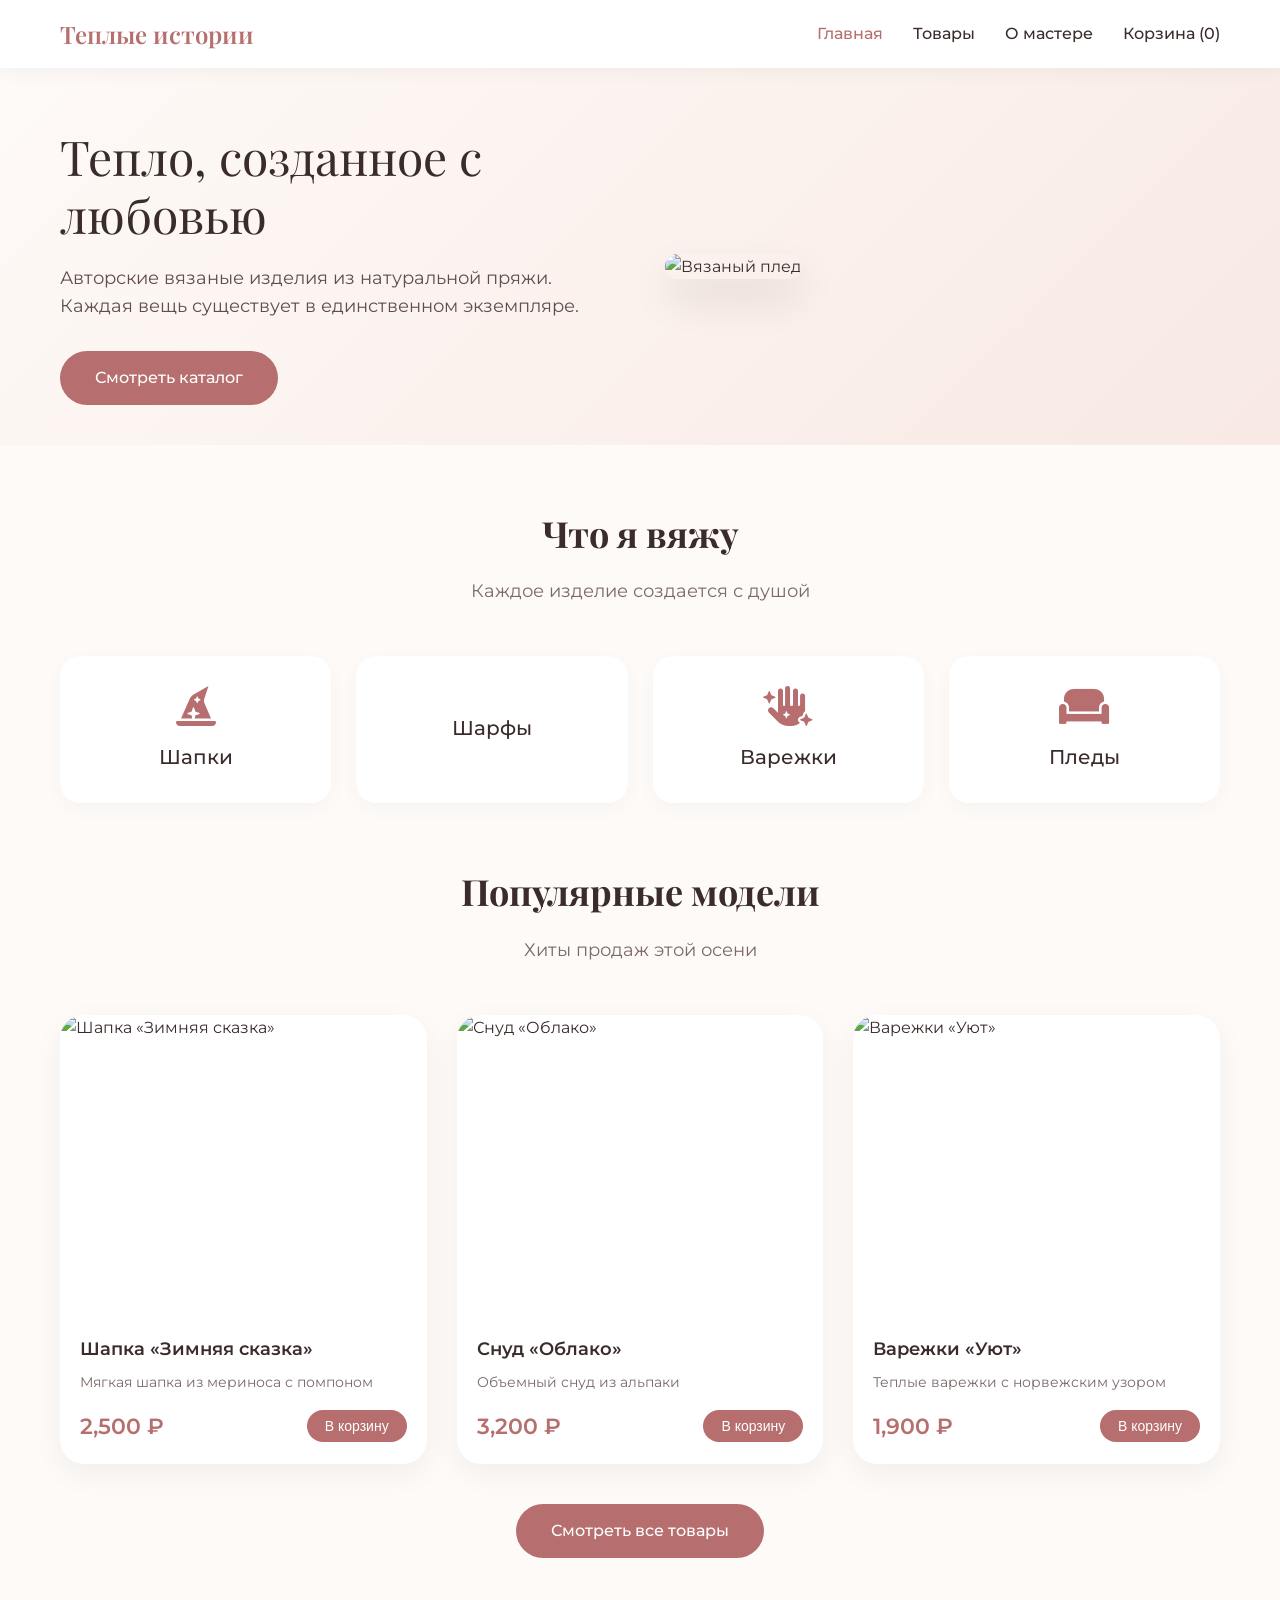
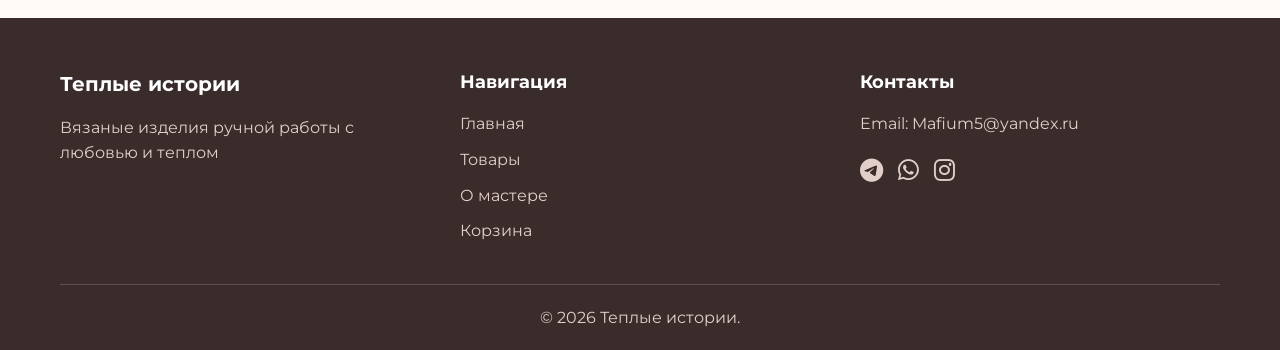
==== index.html @ 82c17338 "Загружаю свой сайт" ====
<!DOCTYPE html>
<html lang="ru">
<head>
    <meta charset="UTF-8">
    <meta name="viewport" content="width=device-width, initial-scale=1.0">
    <title>Теплые истории - главная</title>
    <link rel="stylesheet" href="style.css">
    <!-- Подключение шрифтов -->
    <link rel="preconnect" href="https://fonts.googleapis.com">
    <link rel="preconnect" href="https://fonts.gstatic.com" crossorigin>
    <link href="https://fonts.googleapis.com/css2?family=Montserrat:wght@300;400;500;600;700&family=Playfair+Display:ital@0;1&display=swap" rel="stylesheet">
    <!-- Font Awesome для иконок -->
    <link rel="stylesheet" href="https://cdnjs.cloudflare.com/ajax/libs/font-awesome/6.0.0-beta3/css/all.min.css">
</head>
<body>
    <!-- Шапка сайта -->
    <header>
        <div class="container">
            <div class="header-content">
                <a href="index.html" class="logo">Теплые истории</a>
                <nav>
                    <ul class="nav-links">
                        <li><a href="index.html" class="active">Главная</a></li>
                        <li><a href="catalog.html">Товары</a></li>
                        <li><a href="about.html">О мастере</a></li>
                        <li><a href="cart.html" class="cart-link">
                            Корзина (<span id="cart-count-header">0</span>)
                        </a></li>
                    </ul>
                </nav>
            </div>
        </div>
    </header>

    <!-- Главный экран -->
    <section class="hero">
        <div class="container">
            <div class="hero-content">
                <h1>Тепло, созданное с любовью</h1>
                <p>Авторские вязаные изделия из натуральной пряжи. Каждая вещь существует в единственном экземпляре.</p>
                <a href="catalog.html" class="btn">Смотреть каталог</a>
            </div>
            <div class="hero-image">
                <img src="https://i127.fastpic.org/big/2026/0303/1c/a3253f9aa835905b9c1f77d153ccef1c.jpeg" alt="Вязаный плед">
            </div>
        </div>
    </section>

    <!-- Категории -->
    <section class="categories">
        <div class="container">
            <h2 class="section-title">Что я вяжу</h2>
            <p class="section-subtitle">Каждое изделие создается с душой</p>
            
            <div class="category-grid">
                <div class="category-card">
                    <i class="fas fa-hat-wizard"></i>
                    <h3>Шапки</h3>
                </div>
                <div class="category-card">
                    <i class="fas fa-scarf"></i>
                    <h3>Шарфы</h3>
                </div>
                <div class="category-card">
                    <i class="fas fa-hand-sparkles"></i>
                    <h3>Варежки</h3>
                </div>
                <div class="category-card">
                    <i class="fas fa-couch"></i>
                    <h3>Пледы</h3>
                </div>
            </div>
        </div>
    </section>

    <!-- Превью товаров -->
    <section class="featured-products">
        <div class="container">
            <h2 class="section-title">Популярные модели</h2>
            <p class="section-subtitle">Хиты продаж этой осени</p>
            
            <div class="product-grid" id="featured-products">
                <!-- Товары загрузятся через JavaScript -->
            </div>
            
            <div class="center-btn">
                <a href="catalog.html" class="btn">Смотреть все товары</a>
            </div>
        </div>
    </section>

    <!-- Подвал -->
    <footer>
        <div class="container">
            <div class="footer-content">
                <div class="footer-section">
                    <h3>Теплые истории</h3>
                    <p>Вязаные изделия ручной работы с любовью и теплом</p>
                </div>
                <div class="footer-section">
                    <h4>Навигация</h4>
                    <ul>
                        <li><a href="index.html">Главная</a></li>
                        <li><a href="catalog.html">Товары</a></li>
                        <li><a href="about.html">О мастере</a></li>
                        <li><a href="cart.html">Корзина</a></li>
                    </ul>
                </div>
                <div class="footer-section">
                    <h4>Контакты</h4>
                    <p>Email: Mafium5@yandex.ru</p>
                    <div class="social-links">
                        <a href="#"><i class="fab fa-telegram"></i></a>
                        <a href="#"><i class="fab fa-whatsapp"></i></a>
                        <a href="#"><i class="fab fa-instagram"></i></a>
                    </div>
                </div>
            </div>
            <div class="footer-bottom">
                <p>© 2026 Теплые истории.</p>
            </div>
        </div>
    </footer>

    <script src="cart.js"></script>
    <script src="main.js"></script>
</body>
</html>
---- style.css ----
* {
    margin: 0;
    padding: 0;
    box-sizing: border-box;
}

body {
    font-family: 'Montserrat', sans-serif;
    background-color: #fefaf7;
    color: #3a2c2b;
    line-height: 1.6;
}

.container {
    max-width: 1200px;
    margin: 0 auto;
    padding: 0 20px;
}


header {
    background-color: #ffffff;
    box-shadow: 0 2px 20px rgba(0,0,0,0.05);
    padding: 15px 0;
    position: sticky;
    top: 0;
    z-index: 100;
}

.header-content {
    display: flex;
    justify-content: space-between;
    align-items: center;
}

.logo {
    font-size: 24px;
    font-weight: 600;
    color: #b76e6e;
    text-decoration: none;
    font-family: 'Playfair Display', serif;
}

.nav-links {
    display: flex;
    gap: 30px;
    list-style: none;
}

.nav-links a {
    text-decoration: none;
    color: #3a2c2b;
    font-weight: 500;
    transition: color 0.3s;
}

.nav-links a:hover,
.nav-links a.active {
    color: #b76e6e;
}

.cart-link {
    font-weight: 600;
}


.btn {
    display: inline-block;
    background-color: #b76e6e;
    color: white;
    padding: 14px 35px;
    border-radius: 40px;
    text-decoration: none;
    font-weight: 500;
    transition: background-color 0.3s;
    border: none;
    cursor: pointer;
    font-size: 16px;
}

.btn:hover {
    background-color: #9e5a5a;
}

.btn-small {
    background-color: #f0e2df;
    color: #3a2c2b;
    border: none;
    padding: 8px 18px;
    border-radius: 30px;
    font-weight: 500;
    cursor: pointer;
    transition: background-color 0.3s;
    font-size: 14px;
}

.btn-small:hover {
    background-color: #e2cfca;
}

.btn-add-to-cart {
    background-color: #b76e6e;
    color: white;
}

.btn-add-to-cart:hover {
    background-color: #9e5a5a;
}


.hero {
    padding: 60px 0 40px;
    background: linear-gradient(135deg, #fefaf7 0%, #f8e9e4 100%);
}

.hero .container {
    display: grid;
    grid-template-columns: 1fr 1fr;
    gap: 50px;
    align-items: center;
}

.hero-content h1 {
    font-size: 48px;
    font-family: 'Playfair Display', serif;
    font-weight: 400;
    line-height: 1.2;
    margin-bottom: 20px;
}

.hero-content p {
    font-size: 18px;
    color: #5f4e4d;
    margin-bottom: 30px;
}

.hero-image img {
    width: 100%;
    border-radius: 30px;
    box-shadow: 0 20px 40px rgba(0,0,0,0.1);
}


.section-title,
.page-title {
    text-align: center;
    font-size: 36px;
    font-family: 'Playfair Display', serif;
    margin-bottom: 15px;
}

.section-subtitle,
.page-subtitle {
    text-align: center;
    color: #7a6a69;
    margin-bottom: 50px;
    font-size: 18px;
}

.page-title {
    margin-top: 40px;
}


.categories {
    padding: 60px 0;
}

.category-grid {
    display: grid;
    grid-template-columns: repeat(4, 1fr);
    gap: 25px;
}

.category-card {
    text-align: center;
    padding: 30px 20px;
    background: white;
    border-radius: 20px;
    box-shadow: 0 5px 20px rgba(0,0,0,0.03);
    transition: transform 0.3s;
}

.category-card:hover {
    transform: translateY(-5px);
}

.category-card i {
    font-size: 40px;
    color: #b76e6e;
    margin-bottom: 15px;
}

.category-card h3 {
    font-size: 20px;
    font-weight: 500;
}


.product-grid {
    display: grid;
    grid-template-columns: repeat(3, 1fr);
    gap: 30px;
    margin-bottom: 40px;
}

.product-card {
    background: white;
    border-radius: 24px;
    overflow: hidden;
    box-shadow: 0 10px 30px rgba(0,0,0,0.05);
    transition: transform 0.3s;
}

.product-card:hover {
    transform: translateY(-5px);
    box-shadow: 0 20px 40px rgba(0,0,0,0.1);
}

.product-image {
    height: 300px;
    overflow: hidden;
}

.product-image img {
    width: 100%;
    height: 100%;
    object-fit: cover;
    transition: transform 0.5s;
}

.product-card:hover .product-image img {
    transform: scale(1.05);
}

.product-info {
    padding: 20px;
}

.product-title {
    font-size: 18px;
    font-weight: 600;
    margin-bottom: 8px;
}

.product-description {
    color: #7a6a69;
    font-size: 14px;
    margin-bottom: 15px;
}

.product-footer {
    display: flex;
    justify-content: space-between;
    align-items: center;
}

.product-price {
    font-size: 22px;
    font-weight: 600;
    color: #b76e6e;
}

.center-btn {
    text-align: center;
    margin-top: 20px;
}


.about-page {
    padding: 60px 0;
}

.about-content {
    display: grid;
    grid-template-columns: 1fr 1.5fr;
    gap: 50px;
    align-items: start;
}

.about-image-large img {
    width: 100%;
    border-radius: 30px;
}

.about-text h2 {
    font-size: 32px;
    font-family: 'Playfair Display', serif;
    margin-bottom: 20px;
}

.about-text p {
    margin-bottom: 20px;
    color: #4f403f;
}

.signature {
    font-family: 'Playfair Display', serif;
    font-style: italic;
    font-size: 20px;
    color: #b76e6e;
    margin: 30px 0;
}

.contact-info {
    margin-top: 30px;
}

.contact-info h3 {
    margin-bottom: 20px;
}

.contact-buttons {
    display: flex;
    gap: 20px;
}

.contact-buttons .btn {
    padding: 12px 25px;
}

.contact-buttons i {
    margin-right: 8px;
}


.cart-page {
    padding: 60px 0;
    min-height: 60vh;
}

.cart-items {
    margin-bottom: 30px;
}

.cart-item {
    display: grid;
    grid-template-columns: 100px 1fr auto auto;
    gap: 20px;
    align-items: center;
    background: white;
    padding: 20px;
    border-radius: 20px;
    margin-bottom: 15px;
    box-shadow: 0 5px 15px rgba(0,0,0,0.03);
}

.cart-item-image {
    width: 100px;
    height: 100px;
    object-fit: cover;
    border-radius: 12px;
}

.cart-item-info h3 {
    margin-bottom: 5px;
    font-size: 18px;
}

.cart-item-price {
    color: #b76e6e;
    font-weight: 600;
    font-size: 18px;
}

.cart-item-quantity {
    display: flex;
    align-items: center;
    gap: 10px;
}

.quantity-btn {
    background: #f0e2df;
    border: none;
    width: 30px;
    height: 30px;
    border-radius: 50%;
    cursor: pointer;
    font-weight: 600;
    font-size: 16px;
}

.quantity-btn:hover {
    background: #e2cfca;
}

.quantity-input {
    width: 50px;
    text-align: center;
    border: 1px solid #f0e2df;
    border-radius: 8px;
    padding: 5px;
    font-size: 16px;
}

.remove-item {
    color: #b76e6e;
    cursor: pointer;
    padding: 10px;
    font-size: 18px;
}

.cart-total {
    background: white;
    padding: 30px;
    border-radius: 20px;
    text-align: right;
}

.total-line {
    font-size: 24px;
    font-weight: 600;
    margin-bottom: 20px;
}

.total-line span:last-child {
    color: #b76e6e;
    margin-left: 20px;
}

.checkout-btn {
    padding: 15px 40px;
    font-size: 18px;
}

.empty-cart {
    text-align: center;
    padding: 60px 20px;
}

.empty-cart i {
    font-size: 80px;
    color: #f0e2df;
    margin-bottom: 20px;
}

.empty-cart p {
    font-size: 20px;
    color: #7a6a69;
    margin-bottom: 30px;
}


footer {
    background-color: #3a2c2b;
    color: #e2cfca;
    padding: 50px 0 20px;
    margin-top: 60px;
}

.footer-content {
    display: grid;
    grid-template-columns: repeat(3, 1fr);
    gap: 40px;
    margin-bottom: 30px;
}

.footer-section h3,
.footer-section h4 {
    color: white;
    margin-bottom: 15px;
}

.footer-section h3 {
    font-size: 20px;
}

.footer-section h4 {
    font-size: 18px;
}

.footer-section ul {
    list-style: none;
}

.footer-section ul li {
    margin-bottom: 10px;
}

.footer-section a {
    color: #e2cfca;
    text-decoration: none;
    transition: color 0.3s;
}

.footer-section a:hover {
    color: #b76e6e;
}

.social-links {
    display: flex;
    gap: 15px;
    margin-top: 15px;
}

.social-links a {
    font-size: 24px;
}

.footer-bottom {
    text-align: center;
    padding-top: 20px;
    border-top: 1px solid #5f4e4d;
}


.notification {
    position: fixed;
    bottom: 20px;
    right: 20px;
    background-color: #b76e6e;
    color: white;
    padding: 15px 25px;
    border-radius: 40px;
    box-shadow: 0 5px 15px rgba(0,0,0,0.2);
    transform: translateY(100px);
    opacity: 0;
    transition: all 0.3s;
    z-index: 1001;
}

.notification.show {
    transform: translateY(0);
    opacity: 1;
}


@media (max-width: 900px) {
    .hero .container {
        grid-template-columns: 1fr;
        text-align: center;
    }
    
    .category-grid,
    .product-grid {
        grid-template-columns: repeat(2, 1fr);
    }
    
    .about-content {
        grid-template-columns: 1fr;
    }
    
    .footer-content {
        grid-template-columns: 1fr;
    }
    
    .cart-item {
        grid-template-columns: 1fr;
        text-align: center;
    }
    
    .cart-item-image {
        margin: 0 auto;
    }
    
    .nav-links {
        gap: 15px;
    }
}

@media (max-width: 600px) {
    .category-grid,
    .product-grid {
        grid-template-columns: 1fr;
    }
    
    .nav-links {
        gap: 10px;
        font-size: 14px;
    }
    
    .logo {
        font-size: 20px;
    }
    
    .hero-content h1 {
        font-size: 32px;
    }
    
    .section-title {
        font-size: 28px;
    }
}
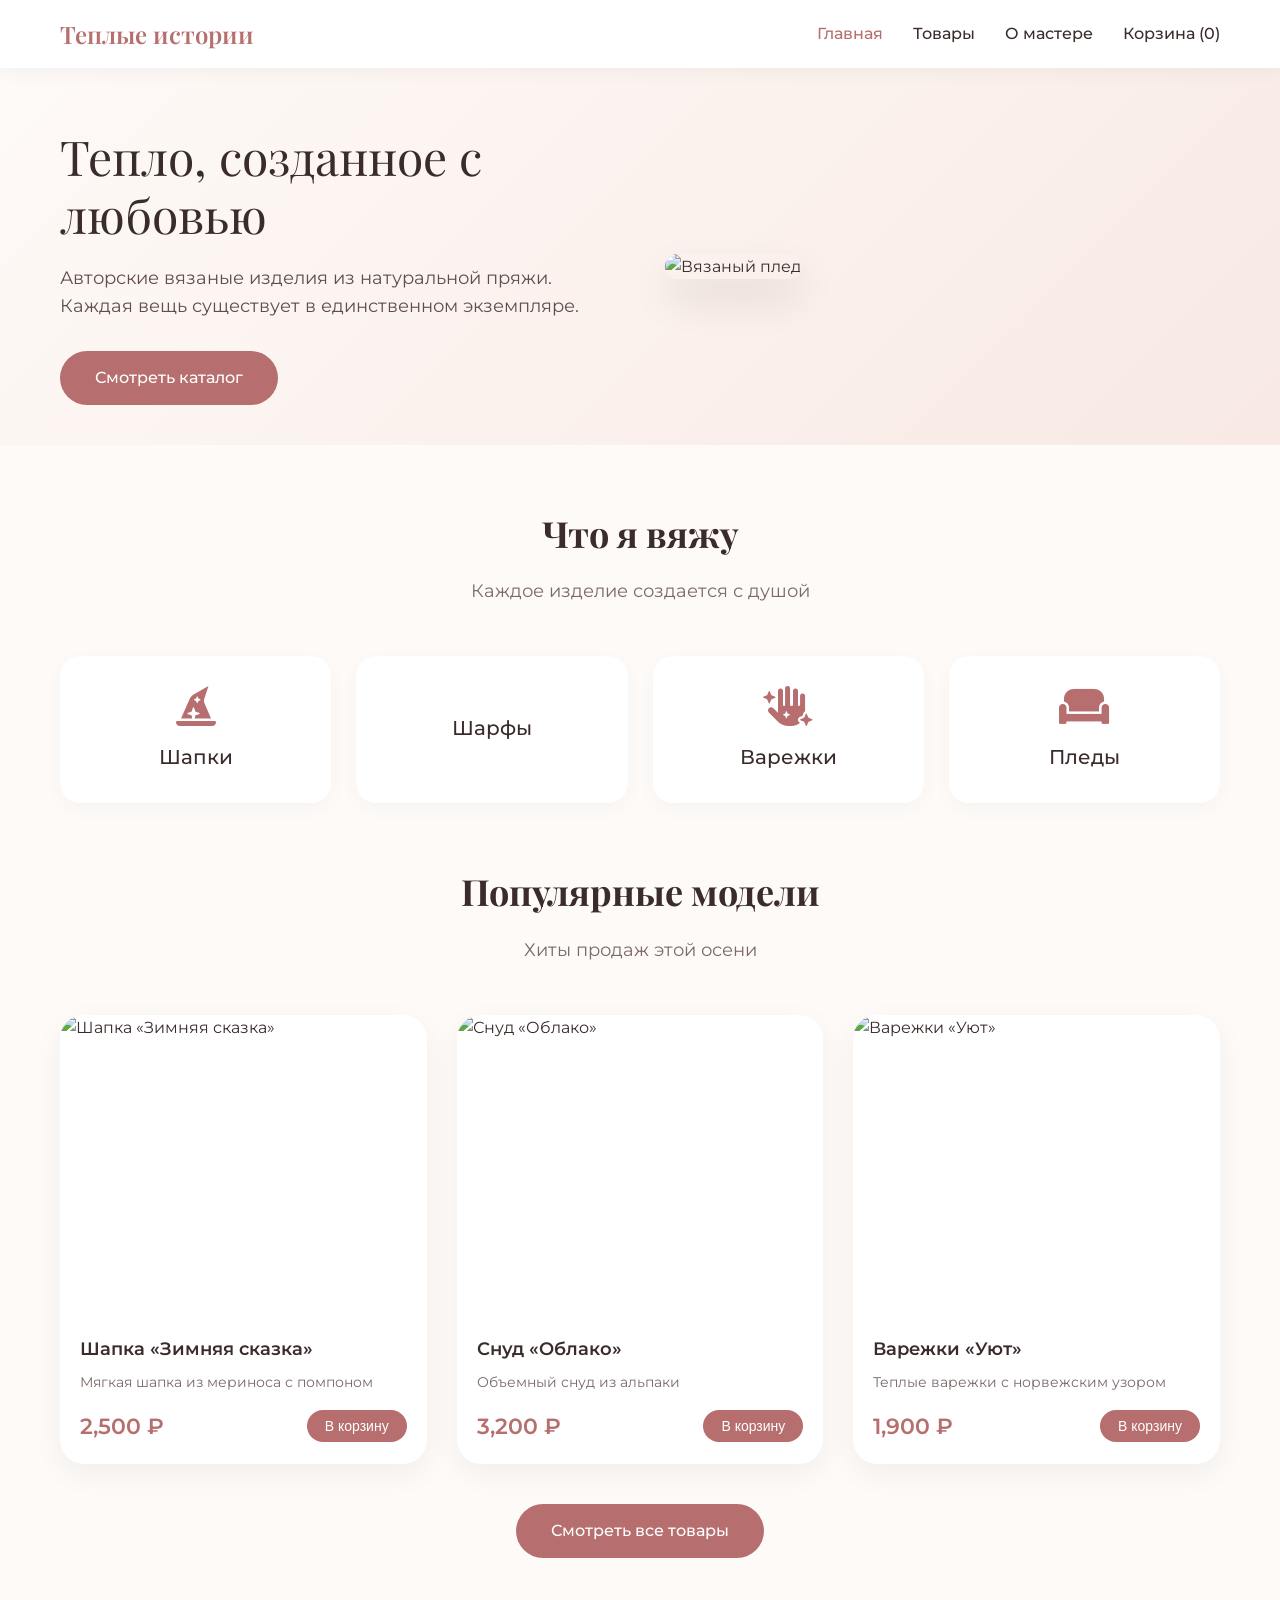
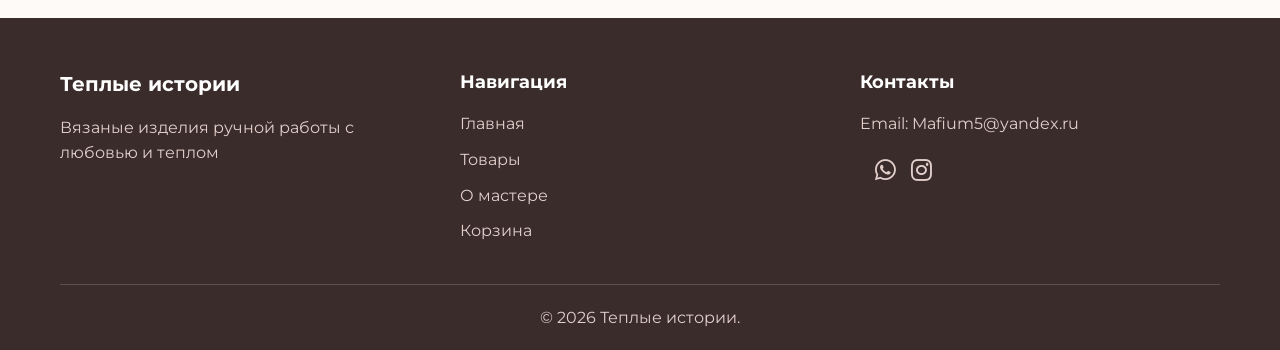
==== commit 43e75f99: "Update index.html" ====
--- a/index.html
+++ b/index.html
@@ -110,7 +110,7 @@
                     <h4>Контакты</h4>
                     <p>Email: Mafium5@yandex.ru</p>
                     <div class="social-links">
-                        <a href="#"><i class="fab fa-telegram"></i></a>
+                        <a href="#"><i class="https://t.me/AlgoMaf"></i></a>
                         <a href="#"><i class="fab fa-whatsapp"></i></a>
                         <a href="#"><i class="fab fa-instagram"></i></a>
                     </div>
@@ -125,4 +125,5 @@
     <script src="cart.js"></script>
     <script src="main.js"></script>
 </body>
-</html>+
+</html>
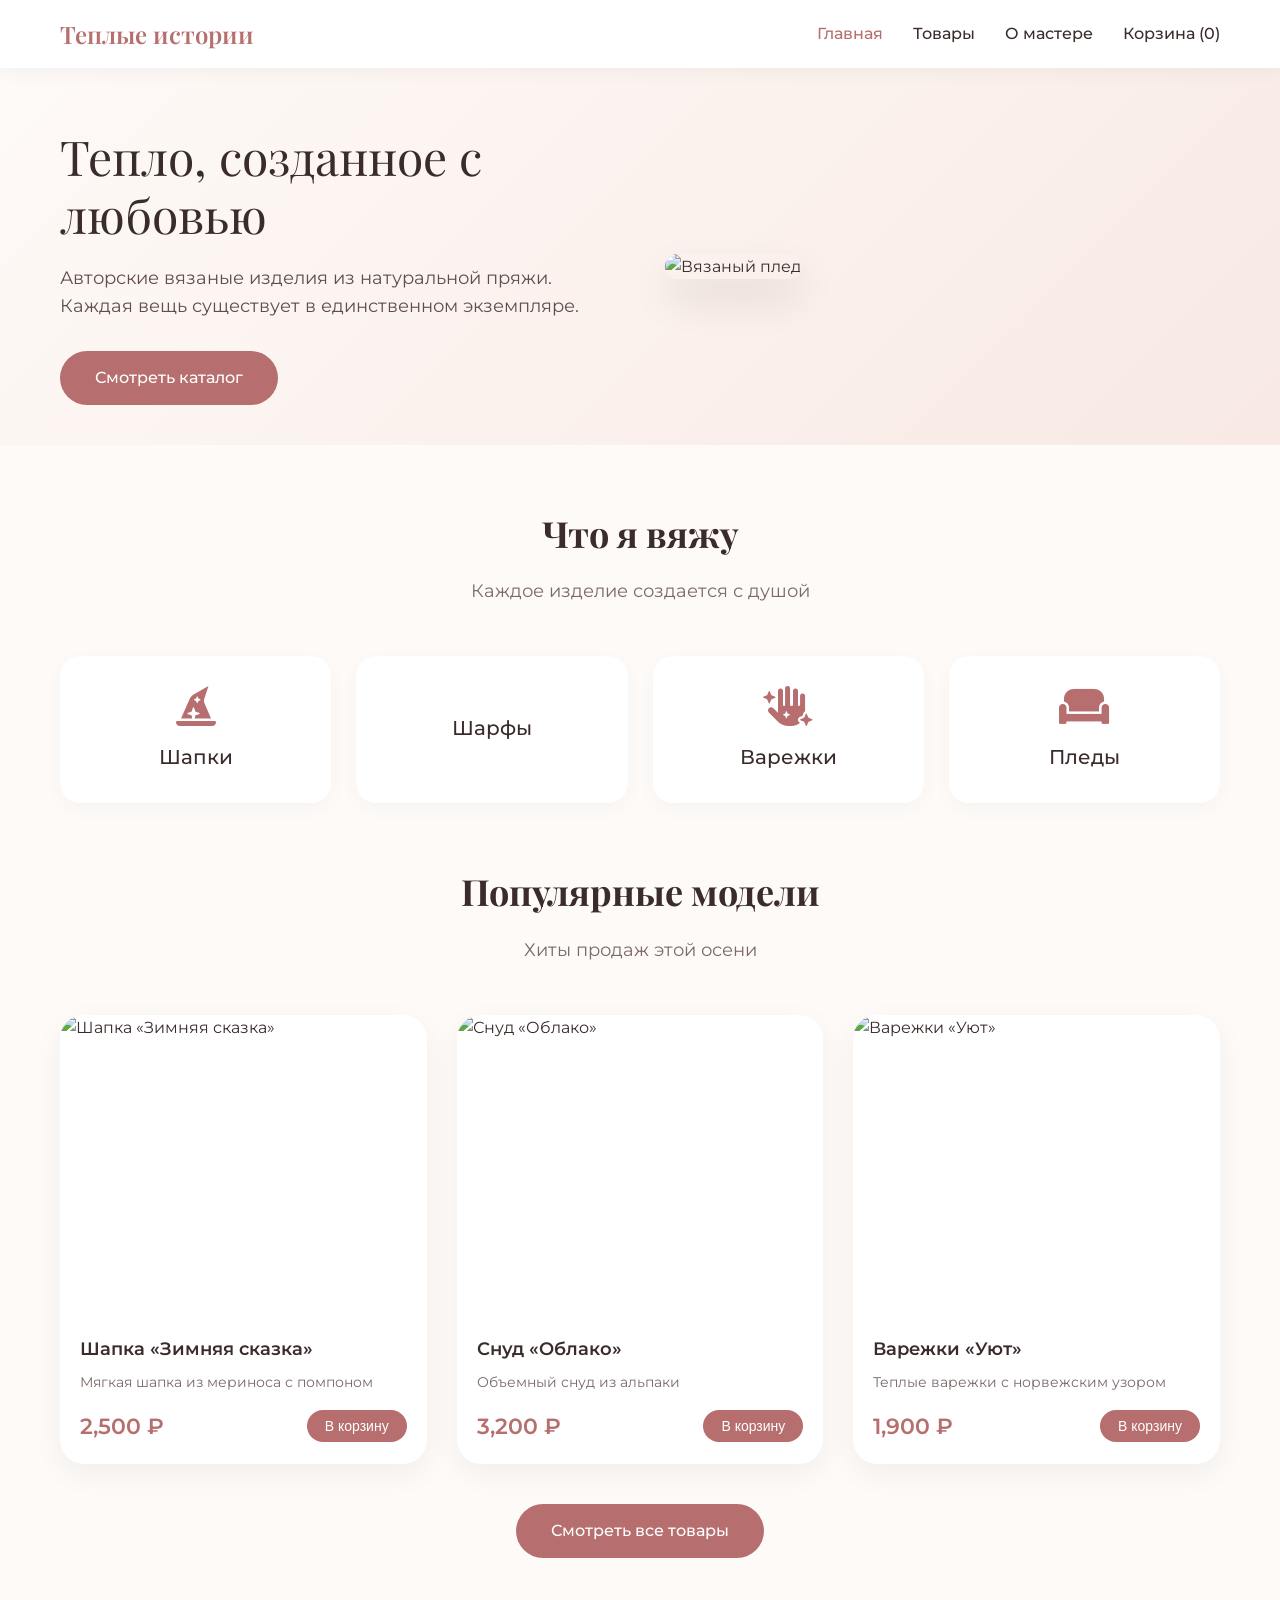
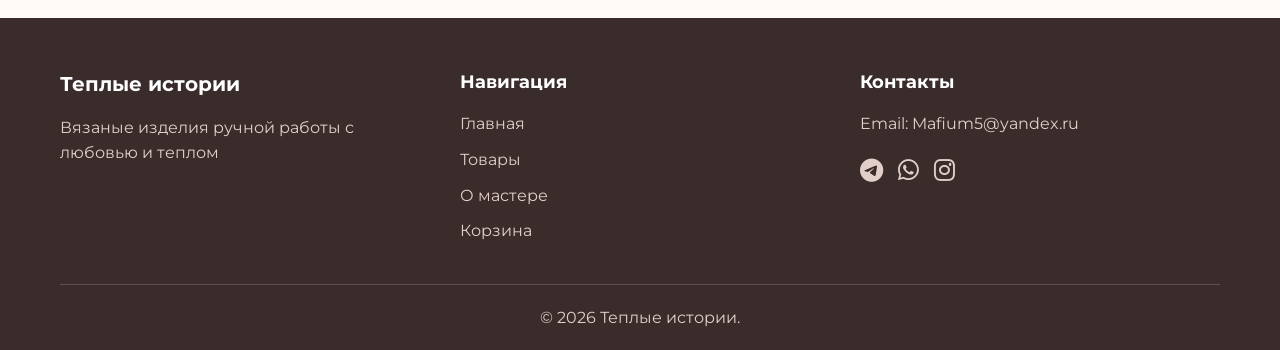
==== commit 7801f0f6: "Update index.html" ====
--- a/index.html
+++ b/index.html
@@ -110,7 +110,7 @@
                     <h4>Контакты</h4>
                     <p>Email: Mafium5@yandex.ru</p>
                     <div class="social-links">
-                        <a href="#"><i class="https://t.me/AlgoMaf"></i></a>
+                        <a href="#"><i class="fab fa-telegram"></i></a>
                         <a href="#"><i class="fab fa-whatsapp"></i></a>
                         <a href="#"><i class="fab fa-instagram"></i></a>
                     </div>
